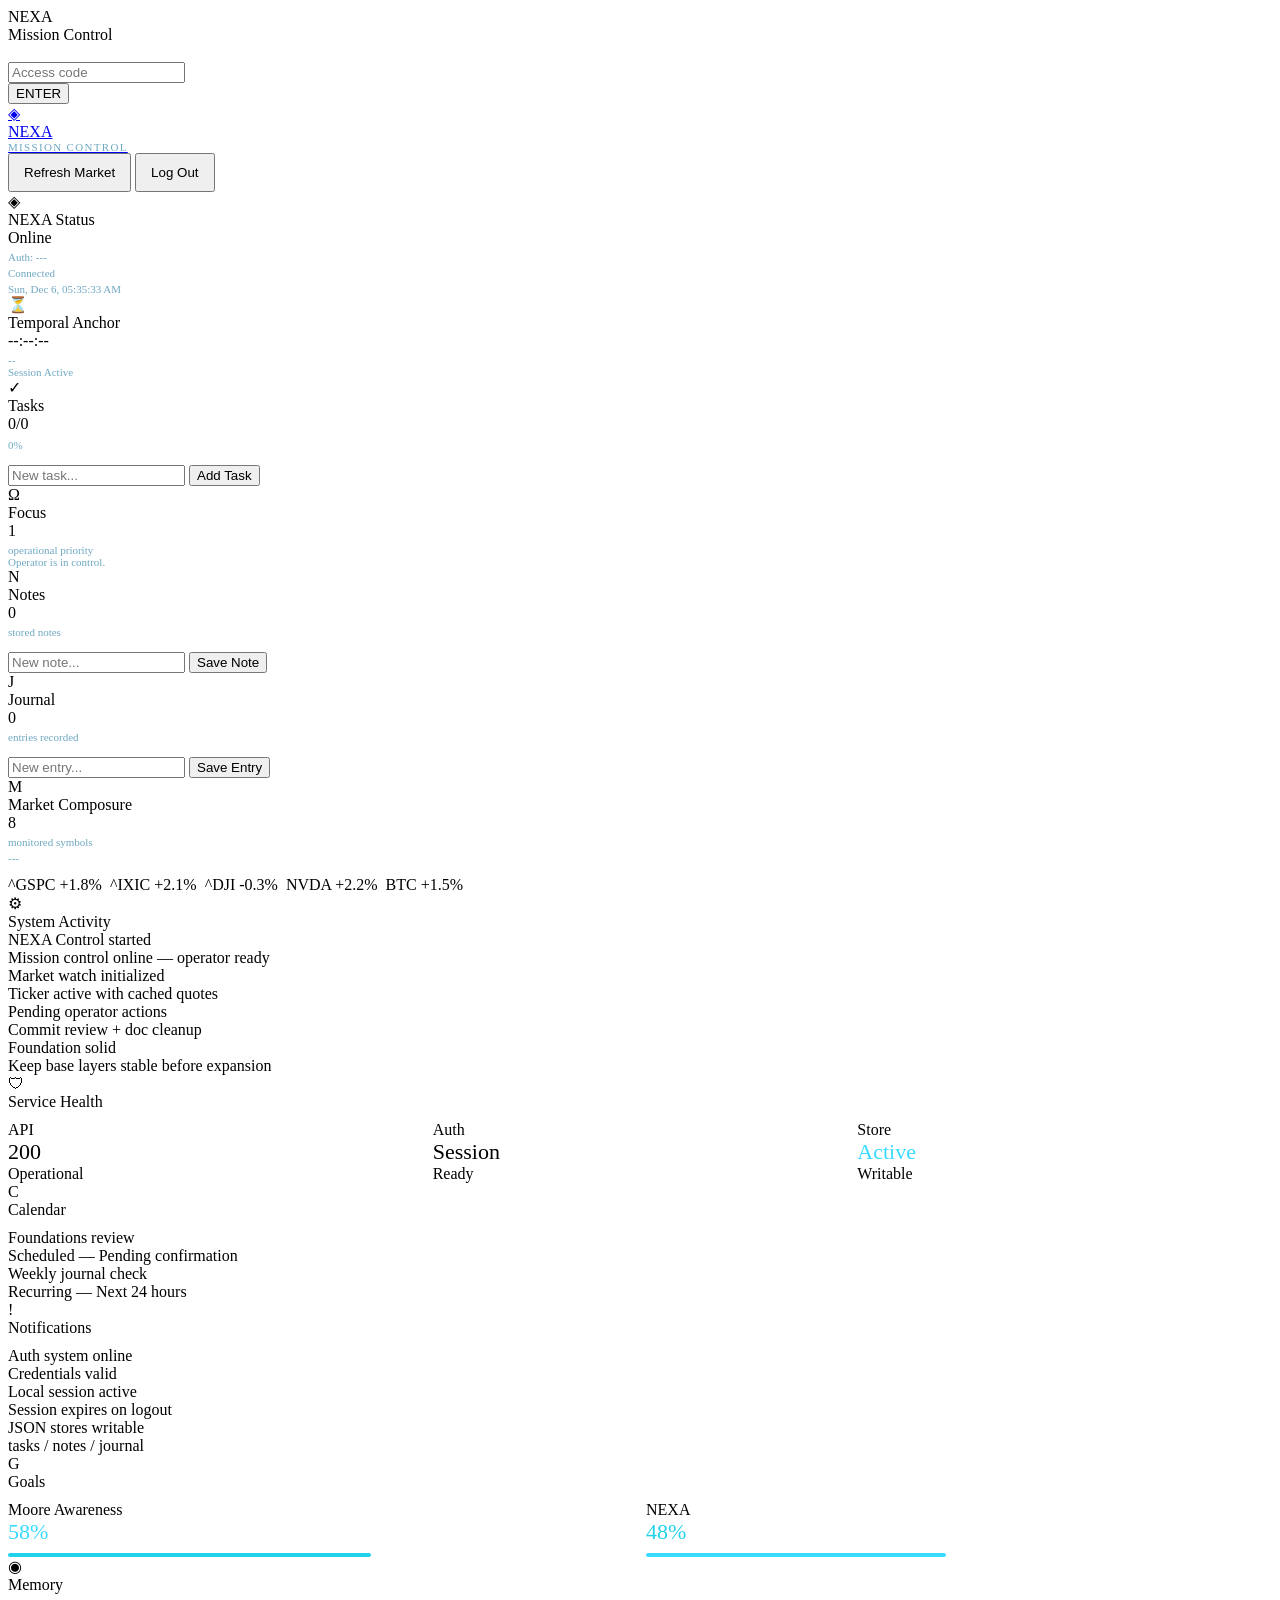
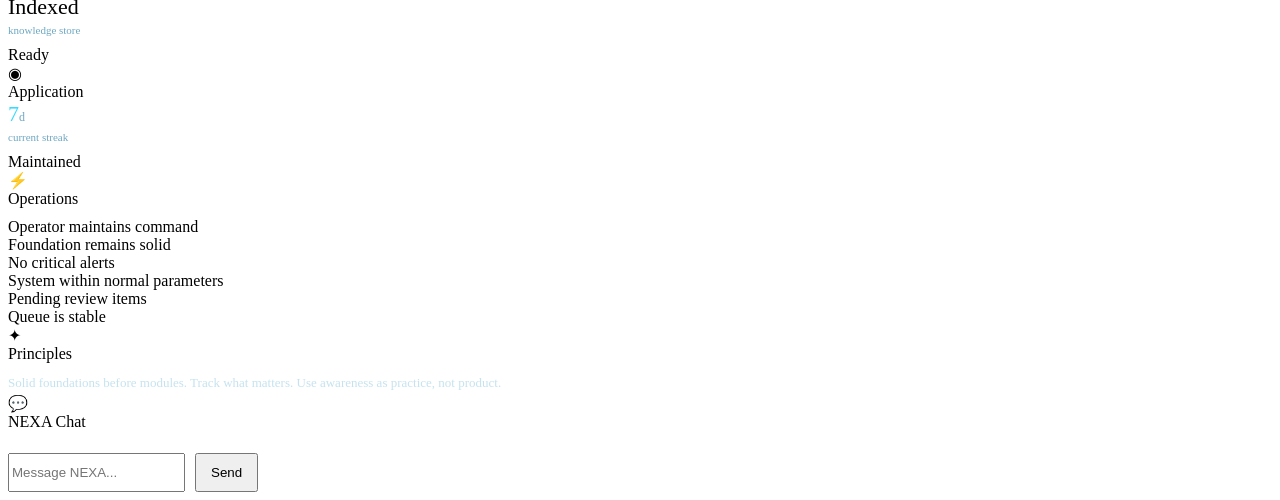
==== NEXA/app/nexa-control/index.html @ f510e3a9 "feat(dashboard): add chat module with LM Studio integration and time display" ====
<!DOCTYPE html>
<html lang="en">
<head>
  <meta charset="UTF-8" />
  <meta name="viewport" content="width=device-width, initial-scale=1.0, viewport-fit=cover" />
  <title>NEXA — Mission Control</title>
  <link rel="preconnect" href="https://fonts.googleapis.com" />
  <link rel="preconnect" href="https://fonts.gstatic.com" crossorigin />
  <link href="https://fonts.googleapis.com/css2?family=Inter:wght@300;400;500;600;700;800&display=swap" rel="stylesheet" />
  <link rel="stylesheet" href="/static/css/nexa-control.css" />

  <script>
    const API = {
      session: "/api/session",
      login: "/api/login",
      logout: "/api/logout",
      health: "/api/health",
      status: "/api/status",
      tasks: "/api/tasks",
      notes: "/api/notes",
      journal: "/api/journal",
      market: "/api/market",
      messages: "/api/messages",
    };

    const QUOTES_STORE = [
      { symbol: "^GSPC", name: "S&P 500", price: "5,432.41", change: "+1.80%", direction: "up" },
      { symbol: "^IXIC", name: "Nasdaq", price: "17,124.02", change: "+2.14%", direction: "up" },
      { symbol: "^DJI", name: "Dow", price: "39,120.86", change: "-0.34%", direction: "down" },
      { symbol: "AVEX", name: "AVEX", price: "34.72", change: "+4.21%", direction: "up" },
      { symbol: "NVDA", name: "NVIDIA", price: "118.50", change: "+2.18%", direction: "up" },
      { symbol: "AAPL", name: "Apple", price: "212.10", change: "+0.65%", direction: "up" },
      { symbol: "TSLA", name: "Tesla", price: "177.77", change: "-1.08%", direction: "down" },
      { symbol: "BTC-USD", name: "Bitcoin", price: "102,430", change: "+1.54%", direction: "up" },
    ];

    async function api(path, method = "GET", body) {
      const res = await fetch(path, {
        method,
        headers: { "content-type": "application/json", "Cache-Control": "no-cache" },
        credentials: "same-origin",
        body: body ? JSON.stringify(body) : undefined,
      });
      if (!res.ok) {
        let msg = "Request failed";
        try { msg = (await res.json())?.message || msg; } catch {}
        throw new Error(`${msg} (${res.status})`);
      }
      return res.json().catch(() => ({}));
    }

    async function sha256(text) {
      const data = new TextEncoder().encode(text);
      const h = await crypto.subtle.digest("SHA-256", data);
      return Array.from(new Uint8Array(h)).map(b => b.toString(16).padStart(2, "0")).join("");
    }

    async function login() {
      const password = document.getElementById("auth-password").value;
      if (!password) return;
      try {
        const res = await api(API.login, "POST", { password });
        if (res && res.ok) {
          document.getElementById("auth-view").classList.add("hidden");
          document.getElementById("app-view").classList.remove("hidden");
          document.getElementById("auth-error").textContent = "";
          return true;
        }
        document.getElementById("auth-error").textContent = "Access denied";
      } catch (e) {
        document.getElementById("auth-error").textContent = "Unable to verify access";
      }
      return false;
    }

    async function checkSession() {
      try {
        const data = await api(API.session);
        if (data && data.authed) {
          document.getElementById("auth-view").classList.add("hidden");
          document.getElementById("app-view").classList.remove("hidden");
          return true;
        }
      } catch {}
      return false;
    }

    async function loadStatus() {
      try {
        const data = await api(API.status);
        if (!data || data.ok === false) return;
        const counts = data.counts || {};
        const setText = (id, val) => {
          const el = document.getElementById(id);
          if (el) el.textContent = val;
        };
        const pct = (done, total) => {
          if (!total) return "0%";
          return Math.round((done / total) * 100) + "%";
        };
        const readJson = async (url) => { try { return await api(url); } catch { return []; } };

        const tasks = await readJson(API.tasks);
        const notes = await readJson(API.notes);
        const journal = await readJson(API.journal);
        const market = await readJson(API.market);
        const completed = (tasks || []).filter(t => t.done || t.get && t.get("done")).length;
        const total = (tasks || []).length;

        setText("status-time", data.time ? new Date(data.time).toLocaleTimeString() : "-");
        setText("status-mode", data.mode ? data.mode.toUpperCase() : "ONLINE");
        setText("connectivity-type", "Session");
        setText("auth-ready", "READY");

        setText("service-title", "NEXA Control");
        setText("module-status", "Online");
        setText("connectivity", "Connected");
        setText("tasks-done", completed + "/" + total);
        setText("tasks-rate", pct(completed, total));
        setText("notes-count", (notes || []).length);
        setText("journal-count", (journal || []).length);
        setText("quote-count", (market || []).length);
        setText("quote-count", "Quotes: " + ((market || []).length));
        setText("market-metric", ((market || []).length));
        renderTicker(market);
        updateTimeDate();
      } catch (e) {
        console.warn("status load failed", e);
      }
    }

    function updateTimeDate() {
      const el = document.getElementById("time-date");
      if (!el) return;
      const now = new Date();
      el.textContent = now.toLocaleString("en-US", {
        weekday: "short",
        month: "short",
        day: "numeric",
        hour: "2-digit",
        minute: "2-digit",
        second: "2-digit",
      });
    }
    setInterval(updateTimeDate, 1000);
    updateTimeDate();

    async function loadMessages() {
      try {
        const messages = await api(API.messages);
        renderChat(messages || []);
      } catch (e) {
        console.warn("messages load failed", e);
      }
    }

    function renderChat(messages) {
      const log = document.getElementById("chat-log");
      if (!log) return;
      log.innerHTML = "";
      for (const message of messages) {
        const row = document.createElement("div");
        const isUser = message.role === "user";
        row.style.cssText =
          "display:flex; flex-direction:column; align-items:flex-" +
          (isUser ? "end" : "start") +
          "; gap:4px;";
        const bubble = document.createElement("div");
        bubble.style.cssText =
          "padding:10px 12px; border-radius:12px; max-width:85%; font-size:13px; line-height:1.45; word-wrap:break-word;";
        bubble.style.background = isUser
          ? "rgba(32, 210, 234, 0.15)"
          : "rgba(255, 255, 255, 0.06)";
        bubble.style.border = "1px solid " + (isUser ? "rgba(32, 210, 234, 0.35)" : "rgba(255, 255, 255, 0.08)");
        bubble.style.color = "#e8f5fb";
        bubble.textContent = message.text;
        const meta = document.createElement("div");
        meta.style.cssText = "font-size:11px; color:#6ea8c3;";
        const ts = message.ts ? new Date(message.ts).toLocaleTimeString() : "";
        meta.textContent = (isUser ? "You" : "NEXA") + (ts ? " • " + ts : "");
        row.appendChild(bubble);
        row.appendChild(meta);
        log.appendChild(row);
      }
      if (log.lastChild) log.lastChild.scrollIntoView({ behavior: "smooth" });
    }

    async function sendChat() {
      const input = document.getElementById("chat-input");
      const text = (input && input.value || "").trim();
      if (!text) return;
      try {
        await api(API.messages, "POST", { text });
        if (input) input.value = "";
        await loadMessages();
      } catch (e) {
        console.warn("chat send failed", e);
      }
    }

    function renderTicker(items) {
      const track = document.getElementById("ticker-track");
      if (!track) return;
      const quotes = Array.isArray(items) && items.length ? items : QUOTES_STORE;
      const makeRow = (q) => {
        const dir = q.direction === "down" ? "down" : "up";
        return `<div class="ticker"><span class="ticker-symbol">${q.symbol}</span><span class="ticker-price">${q.price}</span><span class="ticker-change ${dir}">${q.change}</span></div>`;
      };
      track.innerHTML = Array(2).fill(quotes.map(makeRow).join("")).join("");

      setText = (id, val) => {
        const el = document.getElementById(id);
        if (el) el.textContent = val;
      };
    }

    async function addTask() {
      const input = document.getElementById("new-task");
      const text = (input && input.value || "").trim();
      if (!text) return;
      try {
        await api(API.tasks, "POST", { action: "add", text });
        if (input) input.value = "";
        await loadStatus();
      } catch {}
    }

    async function addNote() {
      const input = document.getElementById("new-note");
      const text = (input && input.value || "").trim();
      if (!text) return;
      try {
        await api(API.notes, "POST", { text });
        if (input) input.value = "";
        await loadStatus();
      } catch {}
    }

    async function addJournal() {
      const input = document.getElementById("new-journal");
      const text = (input && input.value || "").trim();
      if (!text) return;
      try {
        await api(API.journal, "POST", { text });
        if (input) input.value = "";
        await loadStatus();
      } catch {}
    }

    async function quoteReload() {
      try {
        await api("/api/market/reload");
        await loadStatus();
      } catch {}
    }

    function clock() {
      const now = new Date();
      const pad = (n) => String(n).padStart(2, "0");
      const ts = `${now.getFullYear()}-${pad(now.getMonth()+1)}-${pad(now.getDate())} ${pad(now.getHours())}:${pad(now.getMinutes())}:${pad(now.getSeconds())}`;
      const el = document.getElementById("status-clock");
      if (el) el.textContent = ts;
    }

    async function init() {
      const authed = await checkSession();
      if (authed) {
        clock();
        setInterval(clock, 1000);
        await loadStatus();
        await loadMessages();
      }
      const chatForm = document.getElementById("chat-form");
      if (chatForm) {
        chatForm.addEventListener("submit", async (e) => {
          e.preventDefault();
          await sendChat();
        });
      }
    }

    document.addEventListener("DOMContentLoaded", init);

  </script>
</head>
<body>
  <!-- AUTH -->
  <div id="auth-view" class="auth-overlay">
    <div class="auth-box">
      <div class="auth-title">NEXA</div>
      <div class="auth-sub" style="margin-bottom:18px;">Mission Control</div>
      <input id="auth-password" class="auth-input" type="password" placeholder="Access code" autocomplete="current-password" />
      <div id="auth-error" class="auth-error"></div>
      <button class="auth-btn" onclick="login()">ENTER</button>
    </div>
  </div>

  <!-- APP -->
  <div id="app-view" class="hidden">
    <div class="app-shell">
      <header class="navbar">
        <a class="brand" href="/" onclick="location.reload(); return false;">
          <div class="brand-badge">◈</div>
          <div>
            <div class="display">NEXA</div>
            <div style="font-size:11px; letter-spacing:0.12em; text-transform:uppercase; color:#6ea8c3;">Mission Control</div>
          </div>
        </a>
        <div class="navbar-right">
          <button class="module-btn secondary" style="width:auto; padding:10px 14px;" onclick="quoteReload()">Refresh Market</button>
          <button class="module-btn danger" style="width:auto; padding:10px 14px;" onclick="api('/api/logout', 'POST').then(() => location.reload())">Log Out</button>
        </div>
      </header>

      <!-- Ticker -->
      <div class="market-ticker">
        <div class="track" id="ticker-track"></div>
      </div>

      <!-- Grid -->
      <div class="dashboard-grid mt-18">

        <!-- 1) NEXA Status -->
        <div class="module-card">
          <div class="module-header">
            <div class="module-icon">◈</div>
            <span class="metric-title">NEXA Status</span>
          </div>
          <div class="metric-accent" id="module-status">Online</div>
          <div id="auth-ready" style="color:#6ea8c3; font-size:11px; margin-top:4px;">Auth: ---</div>
          <div id="connectivity" style="color:#6ea8c3; font-size:11px; margin-top:4px;">Connected</div>
          <div style="color:#6ea8c3; font-size:11px; margin-top:4px;" id="time-date">---</div>
        </div>

        <!-- 2) Temporal Anchor -->
        <div class="module-card">
          <div class="module-header">
            <div class="module-icon">⏳</div>
            <span class="metric-title">Temporal Anchor</span>
          </div>
          <div class="metric" id="status-clock">--:--:--</div>
          <div id="status-time" style="color:#6ea8c3; font-size:11px; margin-top:4px;">--</div>
          <div class="mt-12" style="color:#6ea8c3; font-size:11px;">
            <div class="metric-trend">Session Active</div>
          </div>
        </div>

        <!-- 3) Tasks -->
        <div class="module-card">
          <div class="module-header">
            <div class="module-icon">✓</div>
            <span class="metric-title">Tasks</span>
          </div>
          <div class="metric" id="tasks-done">0/0</div>
          <div style="color:#6ea8c3; font-size:11px; margin-top:6px;" id="tasks-rate">0%</div>
          <div style="margin-top:14px;">
            <input id="new-task" class="module-input" placeholder="New task..." />
            <button class="module-btn" onclick="addTask()">Add Task</button>
          </div>
        </div>

        <!-- 4) Focus / Operations -->
        <div class="module-card">
          <div class="module-header">
            <div class="module-icon">Ω</div>
            <span class="metric-title">Focus</span>
          </div>
          <div class="metric">1</div>
          <div style="color:#6ea8c3; font-size:11px; margin-top:4px;">operational priority</div>
          <div class="mt-12" style="color:#6ea8c3; font-size:11px;">Operator is in control.</div>
        </div>

        <!-- 5) Notes -->
        <div class="module-card">
          <div class="module-header">
            <div class="module-icon">N</div>
            <span class="metric-title">Notes</span>
          </div>
          <div class="metric" id="notes-count">0</div>
          <div style="color:#6ea8c3; font-size:11px; margin-top:4px;">stored notes</div>
          <div style="margin-top:14px;">
            <input id="new-note" class="module-input" placeholder="New note..." />
            <button class="module-btn secondary" onclick="addNote()">Save Note</button>
          </div>
        </div>

        <!-- 6) Journal -->
        <div class="module-card">
          <div class="module-header">
            <div class="module-icon">J</div>
            <span class="metric-title">Journal</span>
          </div>
          <div class="metric" id="journal-count">0</div>
          <div style="color:#6ea8c3; font-size:11px; margin-top:4px;">entries recorded</div>
          <div style="margin-top:14px;">
            <input id="new-journal" class="module-input" placeholder="New entry..." />
            <button class="module-btn secondary" onclick="addJournal()">Save Entry</button>
          </div>
        </div>

        <!-- 7) Market Composure -->
        <div class="module-card" style="grid-column: span 2;">
          <div class="module-header">
            <div class="module-icon">M</div>
            <span class="metric-title">Market Composure</span>
          </div>
          <div class="metric" id="market-metric">8</div>
          <div style="color:#6ea8c3; font-size:11px; margin-top:4px;">monitored symbols</div>
          <div id="quote-count" style="color:#6ea8c3; font-size:11px; margin-top:4px;">---</div>
          <div style="display:flex; flex-wrap:wrap; gap:8px; margin-top:12px;">
            <span class="metric-trend">^GSPC +1.8%</span>
            <span class="metric-trend">^IXIC +2.1%</span>
            <span class="metric-trend">^DJI -0.3%</span>
            <span class="metric-trend">NVDA +2.2%</span>
            <span class="metric-trend">BTC +1.5%</span>
          </div>
        </div>

        <!-- 8) System Activity / Log -->
        <div class="module-card" style="grid-column: span 2;">
          <div class="module-header">
            <div class="module-icon">⚙</div>
            <span class="metric-title">System Activity</span>
          </div>
          <div class="activity-row">
            <div class="dot ok"></div>
            <div>
              <div class="activity-text">NEXA Control started</div>
              <div class="activity-meta">Mission control online — operator ready</div>
            </div>
          </div>
          <div class="activity-row">
            <div class="dot ok"></div>
            <div>
              <div class="activity-text">Market watch initialized</div>
              <div class="activity-meta">Ticker active with cached quotes</div>
            </div>
          </div>
          <div class="activity-row">
            <div class="dot warn"></div>
            <div>
              <div class="activity-text">Pending operator actions</div>
              <div class="activity-meta">Commit review + doc cleanup</div>
            </div>
          </div>
          <div class="activity-row">
            <div class="dot ok"></div>
            <div>
              <div class="activity-text">Foundation solid</div>
              <div class="activity-meta">Keep base layers stable before expansion</div>
            </div>
          </div>
        </div>

        <!-- 9) Service Health -->
        <div class="module-card" style="grid-column: span 2;">
          <div class="module-header">
            <div class="module-icon">🛡</div>
            <span class="metric-title">Service Health</span>
          </div>
          <div style="display:grid; grid-template-columns: repeat(3, 1fr); gap:10px; margin-top:10px;">
            <div>
              <div class="metric-title">API</div>
              <div class="metric" style="font-size:22px;">200</div>
              <div class="metric-trend up">Operational</div>
            </div>
            <div>
              <div class="metric-title">Auth</div>
              <div class="metric" style="font-size:22px;">Session</div>
              <div class="metric-trend up">Ready</div>
            </div>
            <div>
              <div class="metric-title">Store</div>
              <div class="metric" style="font-size:22px; color:#38dbff;">Active</div>
              <div class="metric-trend up">Writable</div>
            </div>
          </div>
        </div>

        <!-- 10) Calendar -->
        <div class="module-card" style="grid-column: span 2;">
          <div class="module-header">
            <div class="module-icon">C</div>
            <span class="metric-title">Calendar</span>
          </div>
          <div style="margin-top:10px;">
            <div class="activity-row">
              <div class="dot ok"></div>
              <div>
                <div class="activity-text">Foundations review</div>
                <div class="activity-meta">Scheduled — Pending confirmation</div>
              </div>
            </div>
            <div class="activity-row">
              <div class="dot warn"></div>
              <div>
                <div class="activity-text">Weekly journal check</div>
                <div class="activity-meta">Recurring — Next 24 hours</div>
              </div>
            </div>
          </div>
        </div>

        <!-- 11) Notifications -->
        <div class="module-card" style="grid-column: span 2;">
          <div class="module-header">
            <div class="module-icon">!</div>
            <span class="metric-title">Notifications</span>
          </div>
          <div style="margin-top:10px;">
            <div class="activity-row">
              <div class="dot ok"></div>
              <div>
                <div class="activity-text">Auth system online</div>
                <div class="activity-meta">Credentials valid</div>
              </div>
            </div>
            <div class="activity-row">
              <div class="dot warn"></div>
              <div>
                <div class="activity-text">Local session active</div>
                <div class="activity-meta">Session expires on logout</div>
              </div>
            </div>
            <div class="activity-row">
              <div class="dot ok"></div>
              <div>
                <div class="activity-text">JSON stores writable</div>
                <div class="activity-meta">tasks / notes / journal</div>
              </div>
            </div>
          </div>
        </div>

        <!-- 12) Goals -->
        <div class="module-card" style="grid-column: span 2;">
          <div class="module-header">
            <div class="module-icon">G</div>
            <span class="metric-title">Goals</span>
          </div>
          <div style="display:grid; grid-template-columns: repeat(2, 1fr); gap:12px; margin-top:10px;">
            <div>
              <div class="metric-title">Moore Awareness</div>
              <div class="metric" style="font-size:22px; color:#38dbff;">58%</div>
              <div style="background:rgba(255,255,255,0.06); border-radius:999px; height:4px; margin-top:8px;">
                <div style="background:#20d2ea; height:100%; width:58%; border-radius:999px;"></div>
              </div>
            </div>
            <div>
              <div class="metric-title">NEXA</div>
              <div class="metric" style="font-size:22px; color:#20d2ea;">48%</div>
              <div style="background:rgba(255,255,255,0.06); border-radius:999px; height:4px; margin-top:8px;">
                <div style="background:#38dbff; height:100%; width:48%; border-radius:999px;"></div>
              </div>
            </div>
          </div>
        </div>

        <!-- 13) Memory -->
        <div class="module-card">
          <div class="module-header">
            <div class="module-icon">◉</div>
            <span class="metric-title">Memory</span>
          </div>
          <div class="metric" style="font-size:22px;">Indexed</div>
          <div style="color:#6ea8c3; font-size:11px; margin-top:4px;">knowledge store</div>
          <div class="metric-trend up" style="margin-top:10px;">Ready</div>
        </div>

        <!-- 14) Application -->
        <div class="module-card">
          <div class="module-header">
            <div class="module-icon">◉</div>
            <span class="metric-title">Application</span>
          </div>
          <div class="metric" style="font-size:22px; color:#38dbff;">7<small style="font-size:12px; color:#6ea8c3;">d</small></div>
          <div style="color:#6ea8c3; font-size:11px; margin-top:4px;">current streak</div>
          <div class="metric-trend up" style="margin-top:10px;">Maintained</div>
        </div>

        <!-- 15) Operations -->
        <div class="module-card" style="grid-column: span 2;">
          <div class="module-header">
            <div class="module-icon">⚡</div>
            <span class="metric-title">Operations</span>
          </div>
          <div style="margin-top:10px;">
            <div class="activity-row">
              <div class="dot ok"></div>
              <div>
                <div class="activity-text">Operator maintains command</div>
                <div class="activity-meta">Foundation remains solid</div>
              </div>
            </div>
            <div class="activity-row">
              <div class="dot ok"></div>
              <div>
                <div class="activity-text">No critical alerts</div>
                <div class="activity-meta">System within normal parameters</div>
              </div>
            </div>
            <div class="activity-row">
              <div class="dot warn"></div>
              <div>
                <div class="activity-text">Pending review items</div>
                <div class="activity-meta">Queue is stable</div>
              </div>
            </div>
          </div>
        </div>

        <!-- 16) Principles -->
        <div class="module-card" style="grid-column: span 2;">
          <div class="module-header">
            <div class="module-icon">✦</div>
            <span class="metric-title">Principles</span>
          </div>
          <div style="margin-top:10px; color:#c5e3ef; font-size:13px; line-height:1.6;">
            Solid foundations before modules. Track what matters. Use awareness as practice, not product.
          </div>
        </div>

        <!-- 17) Chat / NEXA -->
        <div class="module-card" style="grid-column: span 4;">
          <div class="module-header">
            <div class="module-icon">💬</div>
            <span class="metric-title">NEXA Chat</span>
          </div>
          <div id="chat-log" style="display:flex; flex-direction:column; gap:10px; margin-top:10px; max-height:280px; overflow:auto;"></div>
          <form id="chat-form" style="display:flex; gap:10px; margin-top:12px;">
            <input id="chat-input" class="module-input" placeholder="Message NEXA..." autocomplete="off" />
            <button class="module-btn secondary" style="width:auto; padding:10px 14px;">Send</button>
          </form>
        </div>

      </div>
    </div>
  </div>
</body>
</html>
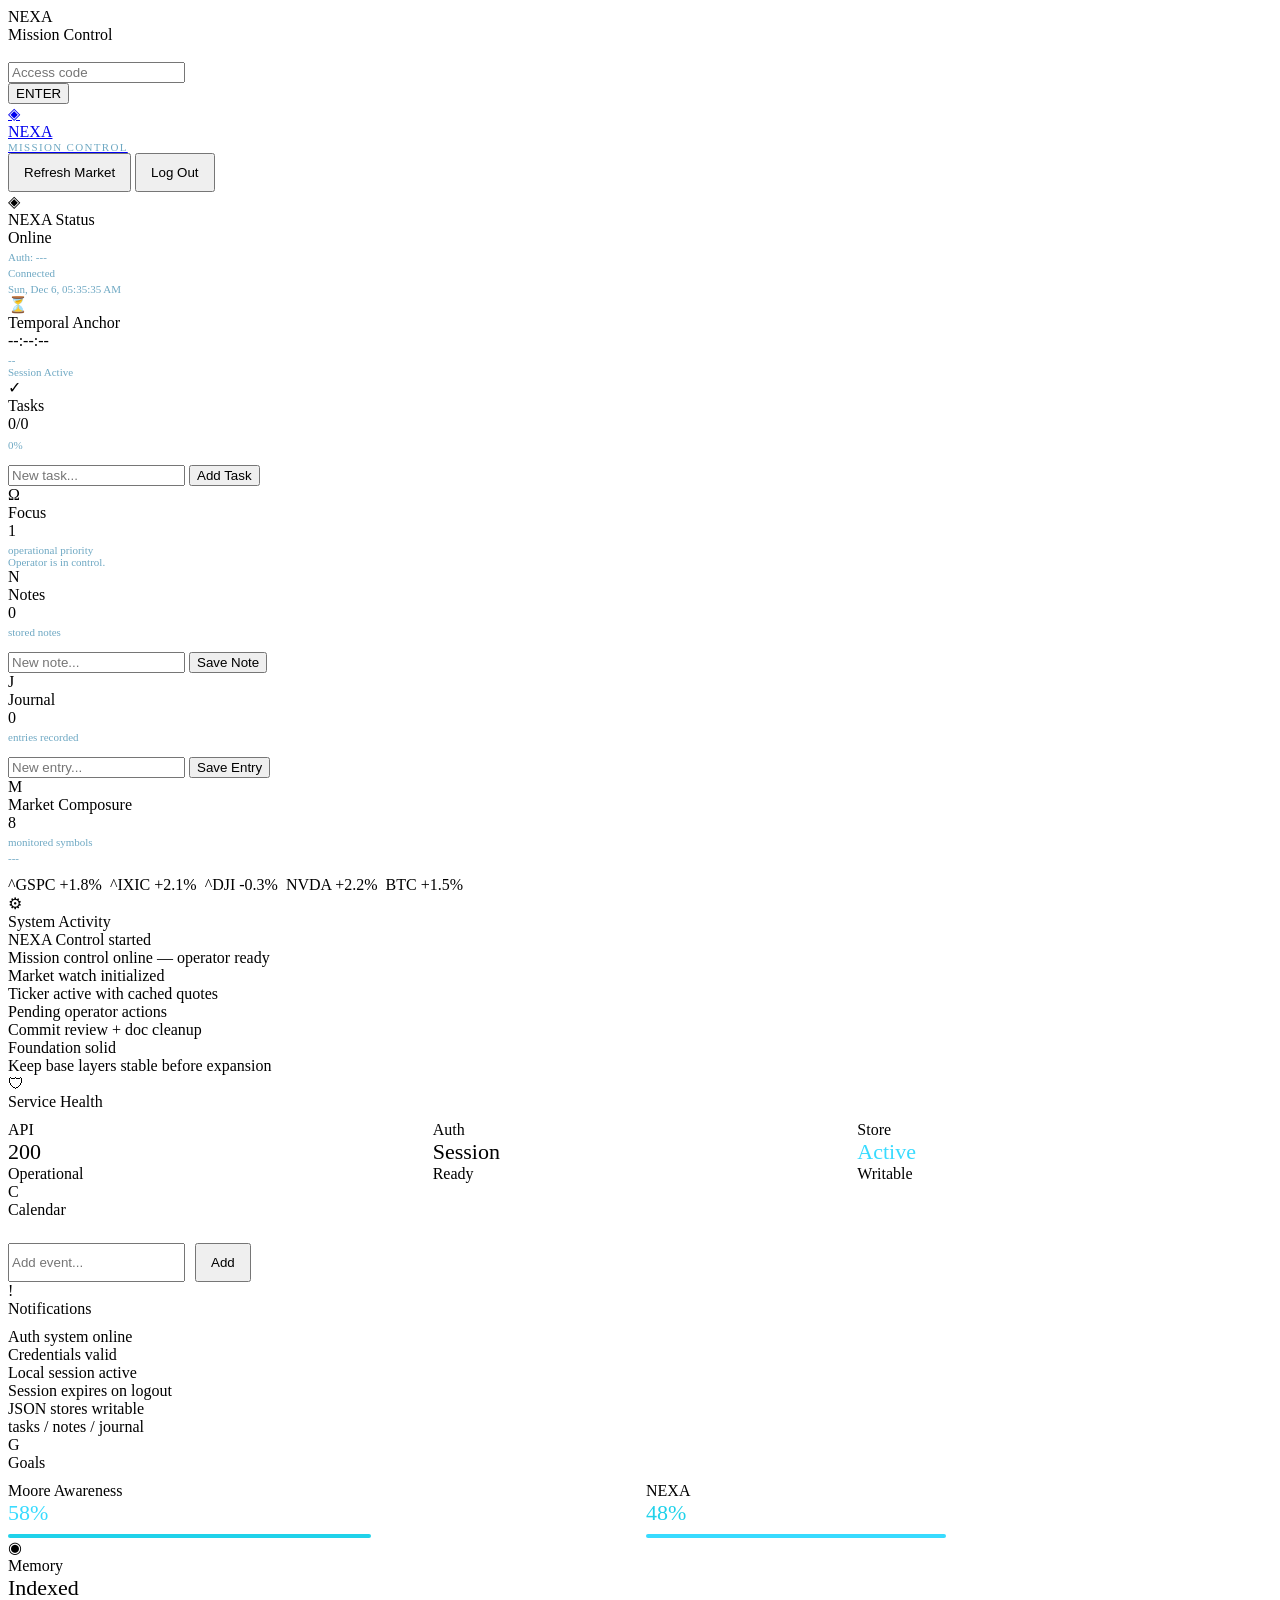
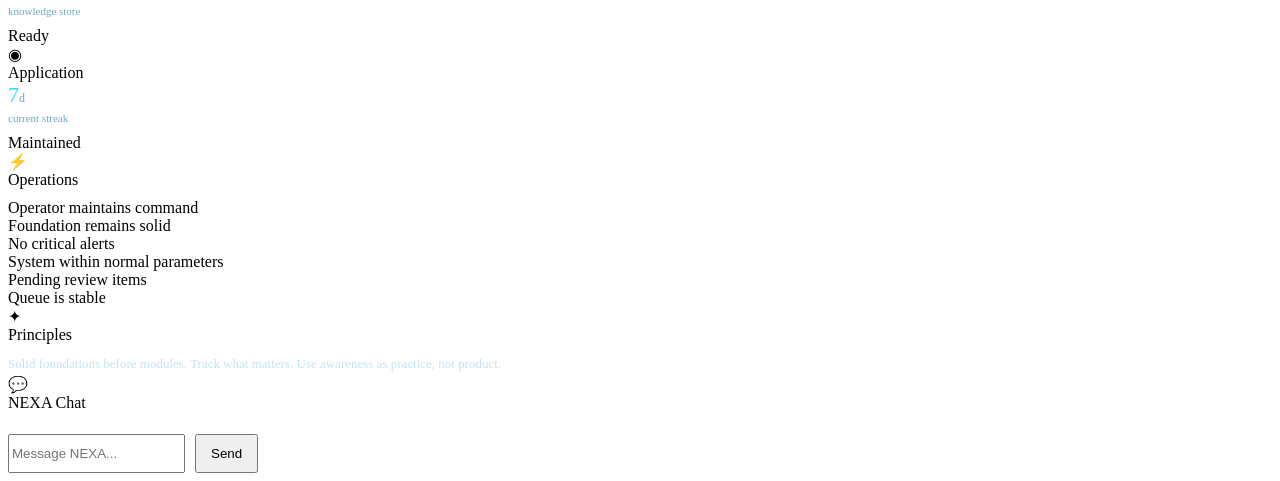
==== commit 4917bc13: "feat(dashboard): add live local calendar module" ====
--- a/NEXA/app/nexa-control/index.html
+++ b/NEXA/app/nexa-control/index.html
@@ -20,6 +20,7 @@
       notes: "/api/notes",
       journal: "/api/journal",
       market: "/api/market",
+      calendar: "/api/calendar",
       messages: "/api/messages",
     };
 
@@ -151,6 +152,58 @@
         renderChat(messages || []);
       } catch (e) {
         console.warn("messages load failed", e);
+      }
+    }
+
+    async function loadCalendar() {
+      try {
+        const events = await api(API.calendar);
+        renderCalendar(events || []);
+      } catch (e) {
+        console.warn("calendar load failed", e);
+      }
+    }
+
+    function renderCalendar(events) {
+      const list = document.getElementById("calendar-list");
+      if (!list) return;
+      list.innerHTML = "";
+      const sorted = [...events].sort((a, b) => String(a.ts || "").localeCompare(String(b.ts || "")));
+      for (const event of sorted) {
+        const row = document.createElement("div");
+        row.style.cssText = "display:flex; align-items:center; justify-content:space-between; gap:10px; padding:10px 12px; border-radius:12px; background:rgba(255,255,255,0.05); border:1px solid rgba(255,255,255,0.08);";
+        const text = document.createElement("div");
+        text.style.cssText = "font-size:13px; color:#e8f5fb;";
+        text.textContent = event.text || "Untitled event";
+        const meta = document.createElement("div");
+        meta.style.cssText = "font-size:11px; color:#6ea8c3;";
+        const ts = event.ts ? new Date(event.ts).toLocaleString() : "";
+        meta.textContent = ts;
+        const del = document.createElement("button");
+        del.textContent = "×";
+        del.title = "Delete";
+        del.style.cssText = "background:transparent; color:#ff8a8a; border:1px solid rgba(255,138,138,0.35); border-radius:999px; padding:4px 10px; font-size:12px; cursor:pointer;";
+        del.addEventListener("click", async () => {
+          await api(API.calendar, "POST", { action: "delete", id: event.id });
+          await loadCalendar();
+        });
+        row.appendChild(text);
+        row.appendChild(meta);
+        row.appendChild(del);
+        list.appendChild(row);
+      }
+    }
+
+    async function addCalendar() {
+      const input = document.getElementById("calendar-input");
+      const text = (input && input.value || "").trim();
+      if (!text) return;
+      try {
+        await api(API.calendar, "POST", { action: "add", text });
+        if (input) input.value = "";
+        await loadCalendar();
+      } catch (e) {
+        console.warn("calendar add failed", e);
       }
     }
 
@@ -269,12 +322,20 @@
         setInterval(clock, 1000);
         await loadStatus();
         await loadMessages();
+        await loadCalendar();
       }
       const chatForm = document.getElementById("chat-form");
       if (chatForm) {
         chatForm.addEventListener("submit", async (e) => {
           e.preventDefault();
           await sendChat();
+        });
+      }
+      const calendarForm = document.getElementById("calendar-form");
+      if (calendarForm) {
+        calendarForm.addEventListener("submit", async (e) => {
+          e.preventDefault();
+          await addCalendar();
         });
       }
     }
@@ -483,21 +544,12 @@
             <div class="module-icon">C</div>
             <span class="metric-title">Calendar</span>
           </div>
-          <div style="margin-top:10px;">
-            <div class="activity-row">
-              <div class="dot ok"></div>
-              <div>
-                <div class="activity-text">Foundations review</div>
-                <div class="activity-meta">Scheduled — Pending confirmation</div>
-              </div>
-            </div>
-            <div class="activity-row">
-              <div class="dot warn"></div>
-              <div>
-                <div class="activity-text">Weekly journal check</div>
-                <div class="activity-meta">Recurring — Next 24 hours</div>
-              </div>
-            </div>
+          <div style="margin-top:10px; display:flex; flex-direction:column; gap:10px;">
+            <div id="calendar-list" style="display:flex; flex-direction:column; gap:8px;"></div>
+            <form id="calendar-form" style="display:flex; gap:10px; margin-top:4px;">
+              <input id="calendar-input" class="module-input" placeholder="Add event..." autocomplete="off" />
+              <button class="module-btn secondary" style="width:auto; padding:10px 14px;">Add</button>
+            </form>
           </div>
         </div>
 
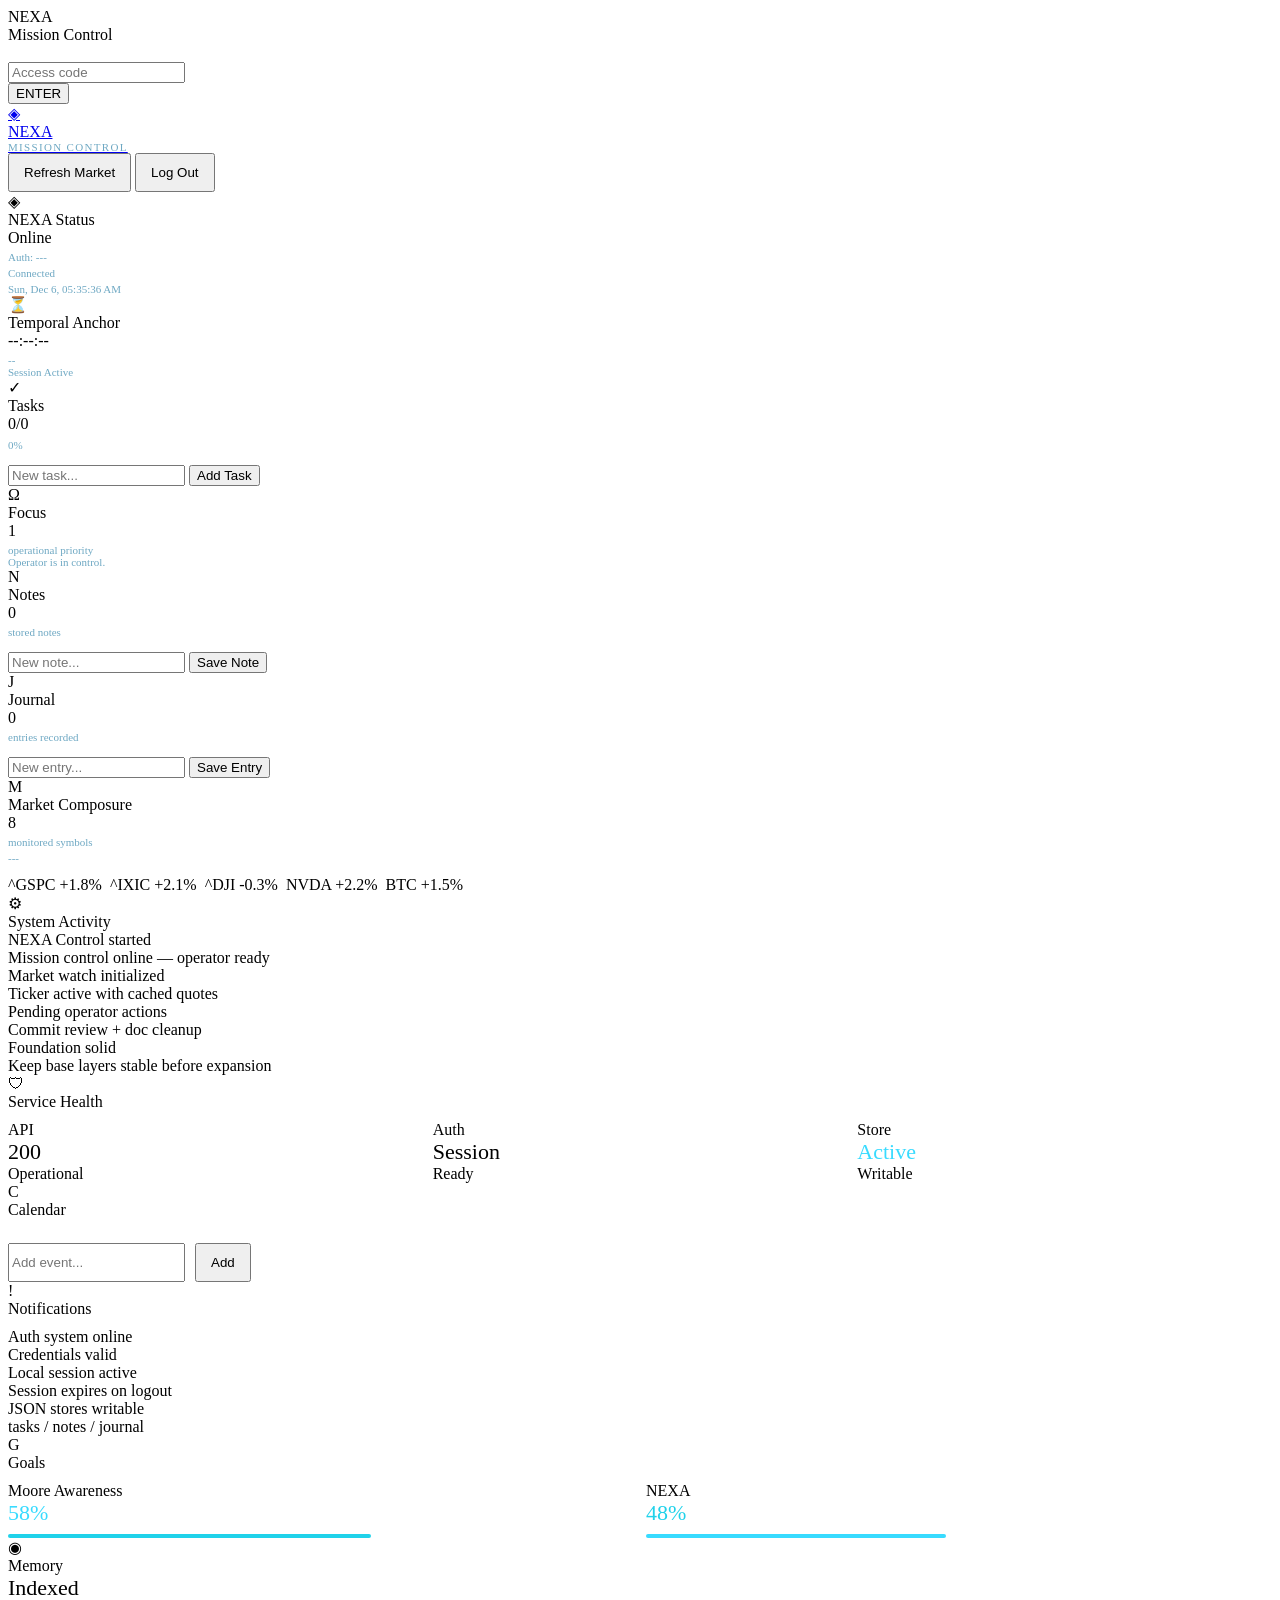
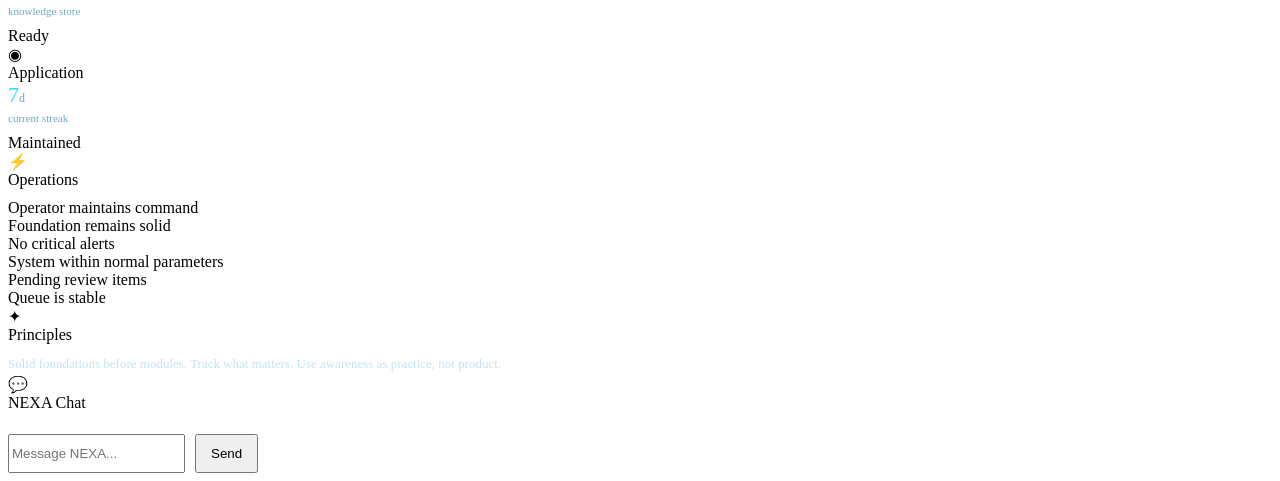
==== commit e9bf5cab: "feat(dashboard): prep VPS deploy files, sqlite migration, offline cache" ====
--- a/NEXA/app/nexa-control/index.html
+++ b/NEXA/app/nexa-control/index.html
@@ -8,6 +8,11 @@
   <link rel="preconnect" href="https://fonts.gstatic.com" crossorigin />
   <link href="https://fonts.googleapis.com/css2?family=Inter:wght@300;400;500;600;700;800&display=swap" rel="stylesheet" />
   <link rel="stylesheet" href="/static/css/nexa-control.css" />
+  <script>
+    if ("serviceWorker" in navigator) {
+      navigator.serviceWorker.register("/static/js/sw.js", { scope: "/" }).catch(() => {});
+    }
+  </script>
 
   <script>
     const API = {
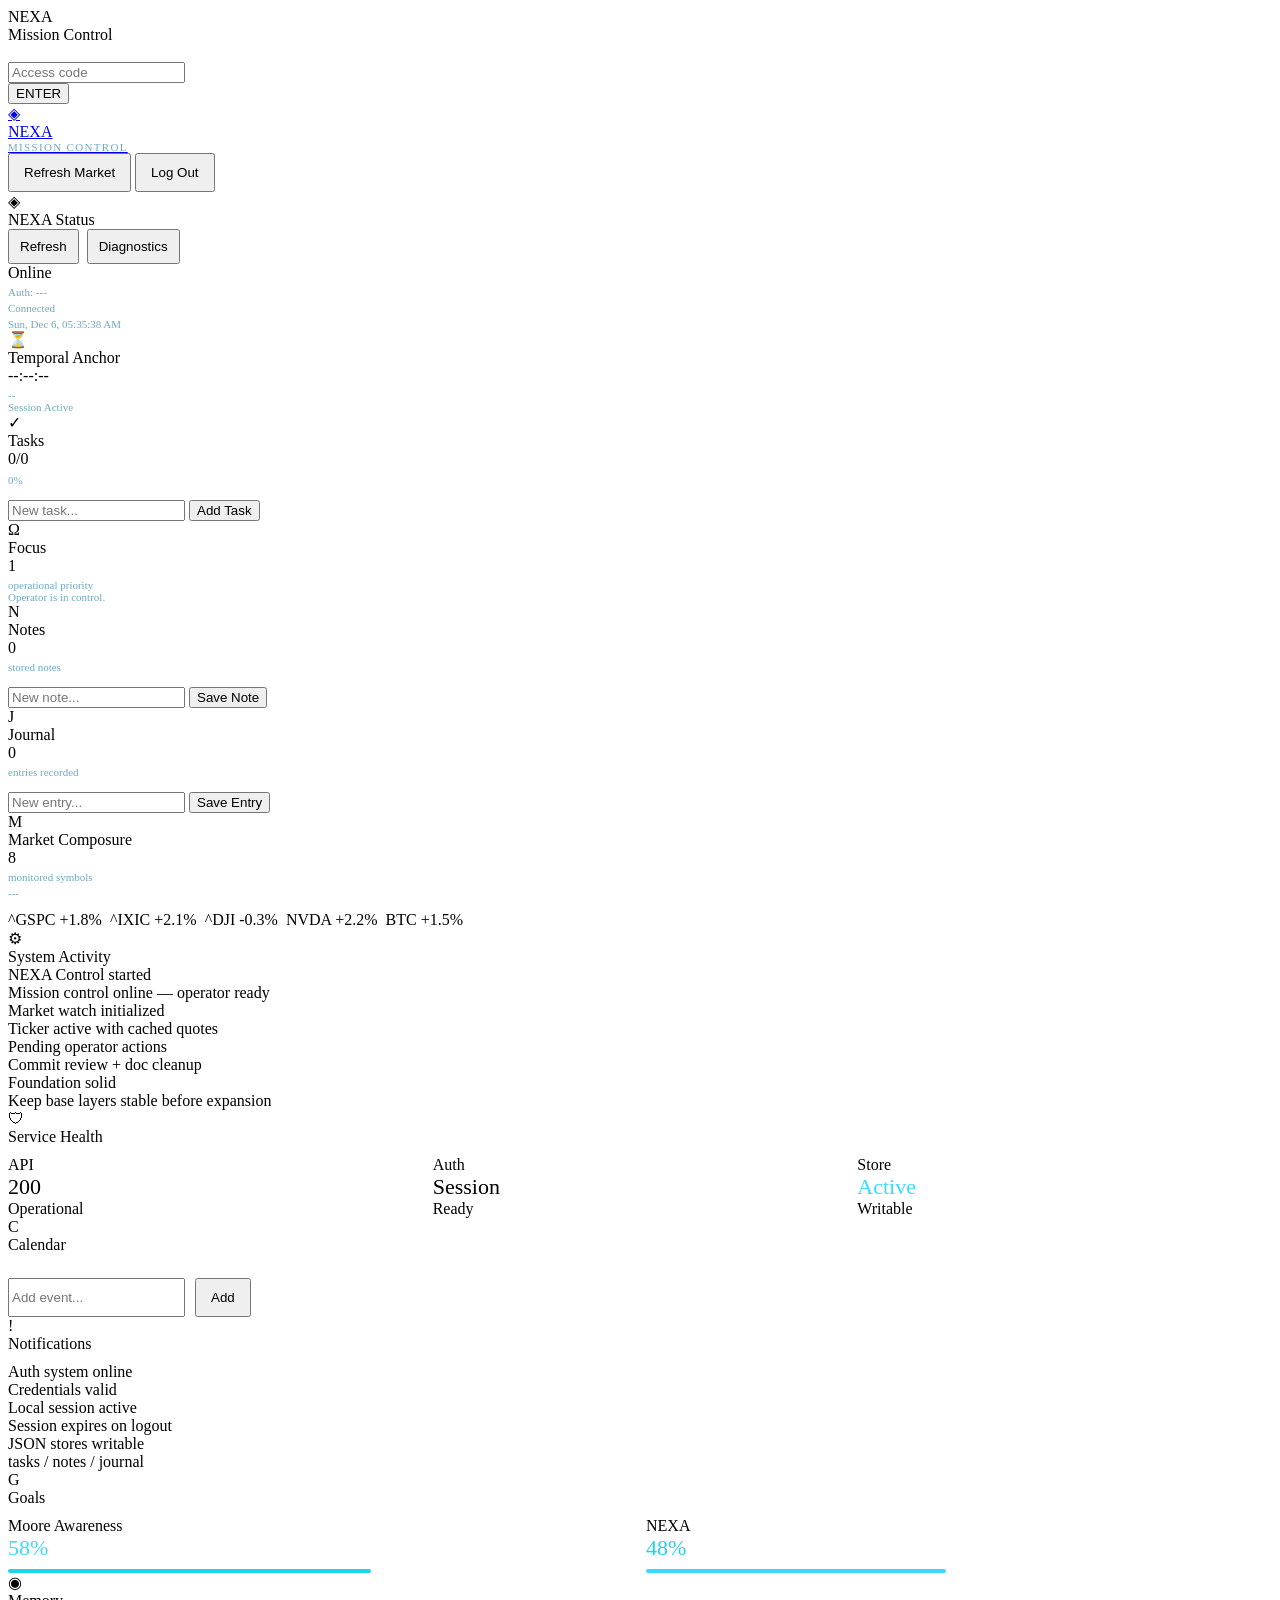
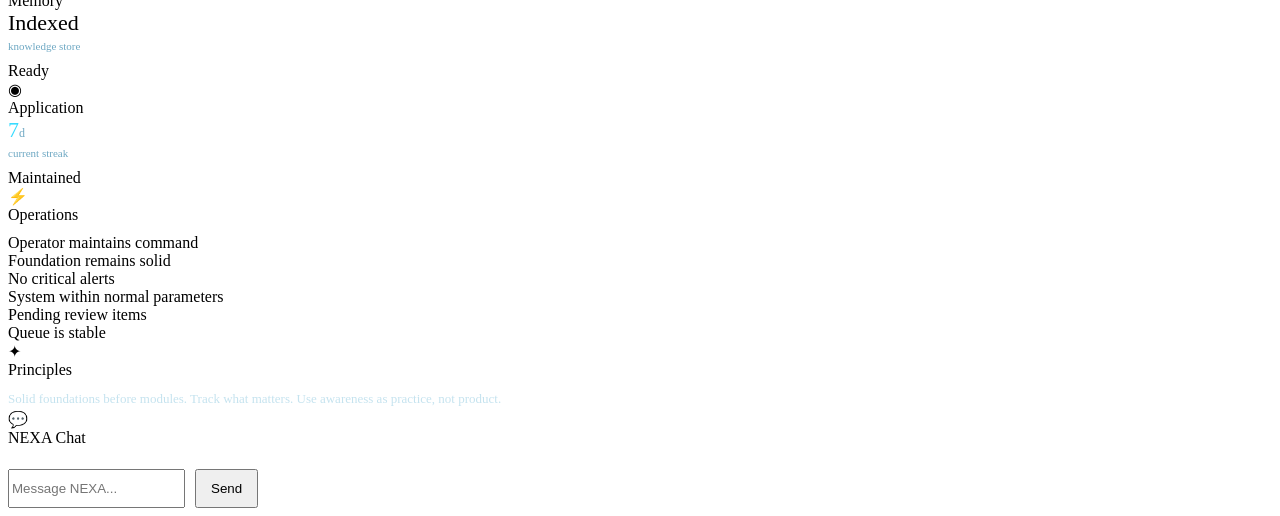
==== commit 47f1e41f: "feat(dashboard): add /api/status diagnostics, NEXA Status buttons, and expanding troubleshooting pan" ====
--- a/NEXA/app/nexa-control/index.html
+++ b/NEXA/app/nexa-control/index.html
@@ -116,11 +116,11 @@
         setText("status-time", data.time ? new Date(data.time).toLocaleTimeString() : "-");
         setText("status-mode", data.mode ? data.mode.toUpperCase() : "ONLINE");
         setText("connectivity-type", "Session");
-        setText("auth-ready", "READY");
+        setText("auth-ready", data.auth_ready || "REQUIRED");
 
         setText("service-title", "NEXA Control");
-        setText("module-status", "Online");
-        setText("connectivity", "Connected");
+        setText("module-status", data.module_status || "Online");
+        setText("connectivity", data.connectivity || "Disconnected");
         setText("tasks-done", completed + "/" + total);
         setText("tasks-rate", pct(completed, total));
         setText("notes-count", (notes || []).length);
@@ -343,6 +343,51 @@
           await addCalendar();
         });
       }
+
+      const statusCard = document.getElementById("nexa-status-card");
+      const statusRefresh = document.getElementById("status-refresh-btn");
+      const statusDiag = document.getElementById("status-diag-btn");
+      if (statusCard && statusRefresh && statusDiag) {
+        statusRefresh.addEventListener("click", async (e) => {
+          e.stopPropagation();
+          await loadStatus();
+          const panel = document.getElementById("status-diagnostics");
+          if (panel && panel.style.display !== "none") await renderDiagnostics();
+        });
+        statusDiag.addEventListener("click", async (e) => {
+          e.stopPropagation();
+          await toggleDiagnostics();
+        });
+        statusCard.addEventListener("click", async () => {
+          await toggleDiagnostics();
+        });
+      }
+    }
+
+    async function toggleDiagnostics() {
+      const panel = document.getElementById("status-diagnostics");
+      if (!panel) return;
+      const visible = panel.style.display !== "none";
+      panel.style.display = visible ? "none" : "block";
+      if (!visible) await renderDiagnostics();
+    }
+
+    async function renderDiagnostics() {
+      let diag = {};
+      try {
+        diag = (await api(API.status)) || {};
+      } catch {
+        diag = {};
+      }
+      const d = diag.diagnostics || {};
+      const setText = (id, val) => {
+        const el = document.getElementById(id);
+        if (el) el.textContent = val ?? "-";
+      };
+      setText("diag-lm-status", (d.lm_studio && d.lm_studio.status) || "unavailable");
+      setText("diag-lm-latency", d.lm_studio && d.lm_studio.latency_ms != null ? `${d.lm_studio.latency_ms} ms` : "-");
+      setText("diag-lm-model", (d.lm_studio && d.lm_studio.model) || "-");
+      setText("diag-db-status", (d.database && d.database.status) || "unknown");
     }
 
     document.addEventListener("DOMContentLoaded", init);
@@ -387,15 +432,29 @@
       <div class="dashboard-grid mt-18">
 
         <!-- 1) NEXA Status -->
-        <div class="module-card">
+        <div class="module-card" style="cursor:pointer;" id="nexa-status-card">
           <div class="module-header">
             <div class="module-icon">◈</div>
             <span class="metric-title">NEXA Status</span>
+            <div style="margin-left:auto; display:flex; gap:8px;">
+              <button class="module-btn secondary" style="width:auto; padding:8px 10px;" id="status-refresh-btn">Refresh</button>
+              <button class="module-btn secondary" style="width:auto; padding:8px 10px;" id="status-diag-btn">Diagnostics</button>
+            </div>
           </div>
           <div class="metric-accent" id="module-status">Online</div>
           <div id="auth-ready" style="color:#6ea8c3; font-size:11px; margin-top:4px;">Auth: ---</div>
           <div id="connectivity" style="color:#6ea8c3; font-size:11px; margin-top:4px;">Connected</div>
           <div style="color:#6ea8c3; font-size:11px; margin-top:4px;" id="time-date">---</div>
+
+          <div id="status-diagnostics" style="display:none; margin-top:12px; border-top:1px solid rgba(255,255,255,0.08); padding-top:10px;">
+            <div style="font-size:11px; color:#7aa7c0; text-transform:uppercase; letter-spacing:0.12em; margin-bottom:6px;">Quick diagnostics</div>
+            <div style="font-size:12px; color:#d6eaf5; line-height:1.55;">
+              <div>LM Studio: <span id="diag-lm-status">-</span> · <span id="diag-lm-latency">-</span></div>
+              <div>Model: <span id="diag-lm-model">-</span></div>
+              <div>Database: <span id="diag-db-status">-</span></div>
+              <div style="margin-top:8px; color:#8aa2b5;">Tip: If LM Studio says unavailable, open LM Studio and load a model, then refresh.</div>
+            </div>
+          </div>
         </div>
 
         <!-- 2) Temporal Anchor -->
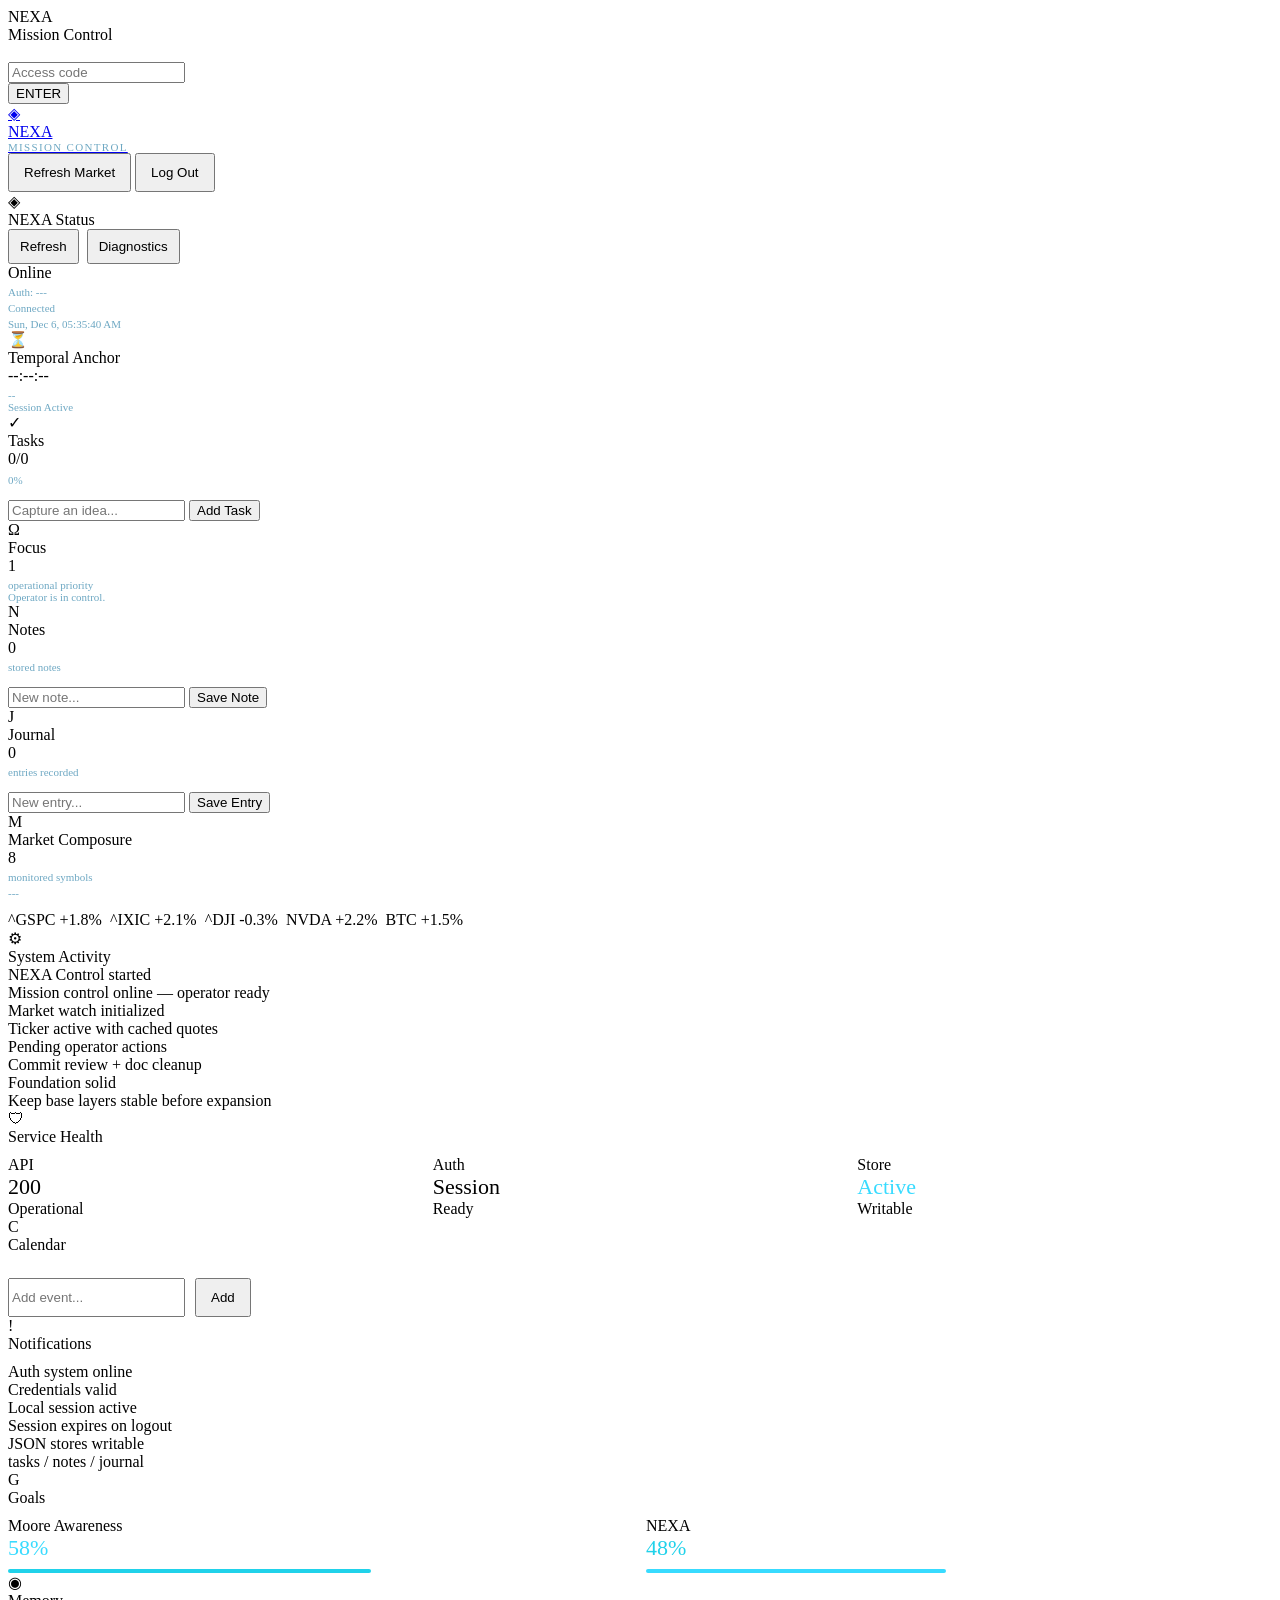
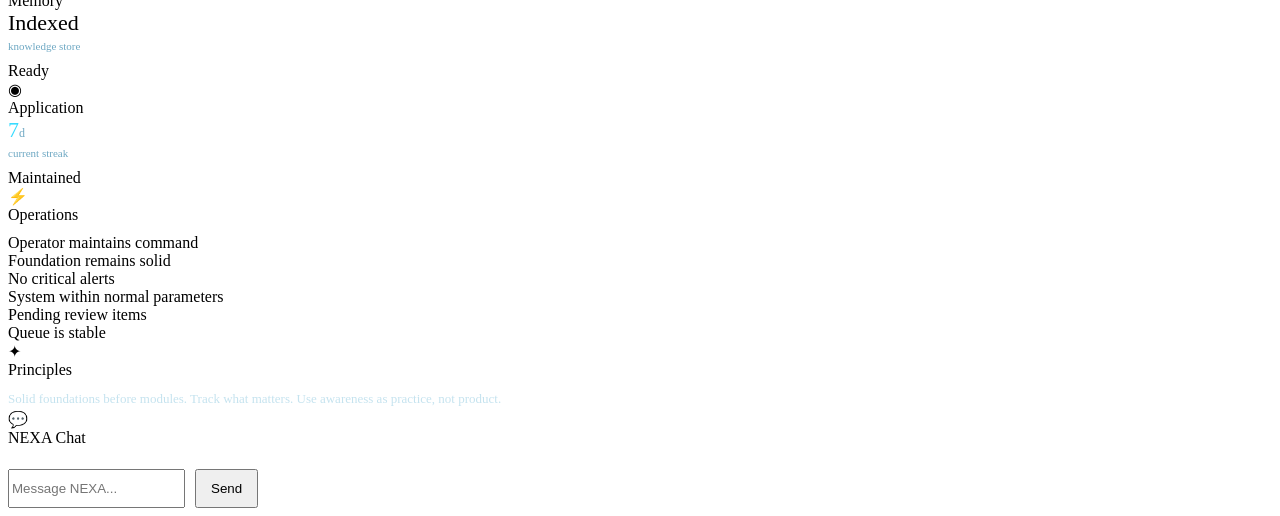
==== commit 61bef2cd: "feat(dashboard): treat Tasks as primary idea capture" ====
--- a/NEXA/app/nexa-control/index.html
+++ b/NEXA/app/nexa-control/index.html
@@ -479,7 +479,7 @@
           <div class="metric" id="tasks-done">0/0</div>
           <div style="color:#6ea8c3; font-size:11px; margin-top:6px;" id="tasks-rate">0%</div>
           <div style="margin-top:14px;">
-            <input id="new-task" class="module-input" placeholder="New task..." />
+            <input id="new-task" class="module-input" placeholder="Capture an idea..." autocomplete="off" />
             <button class="module-btn" onclick="addTask()">Add Task</button>
           </div>
         </div>
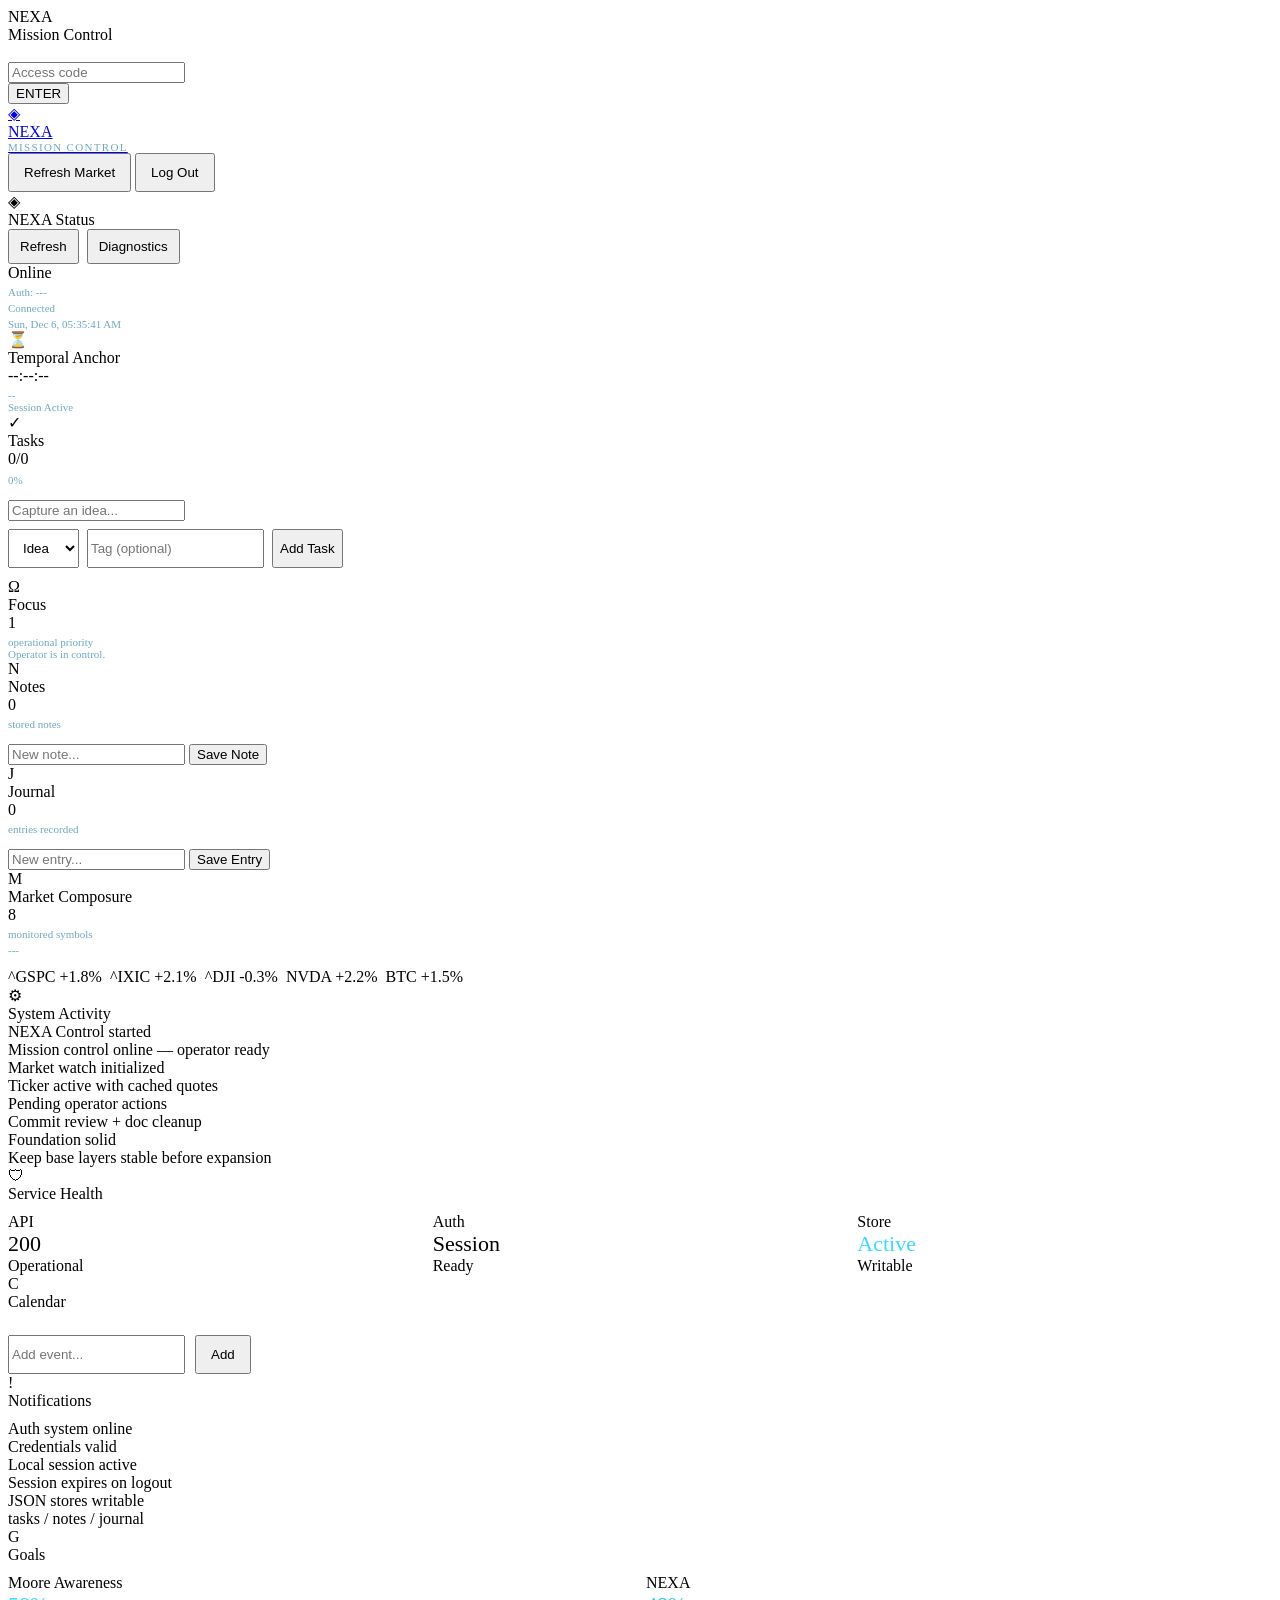
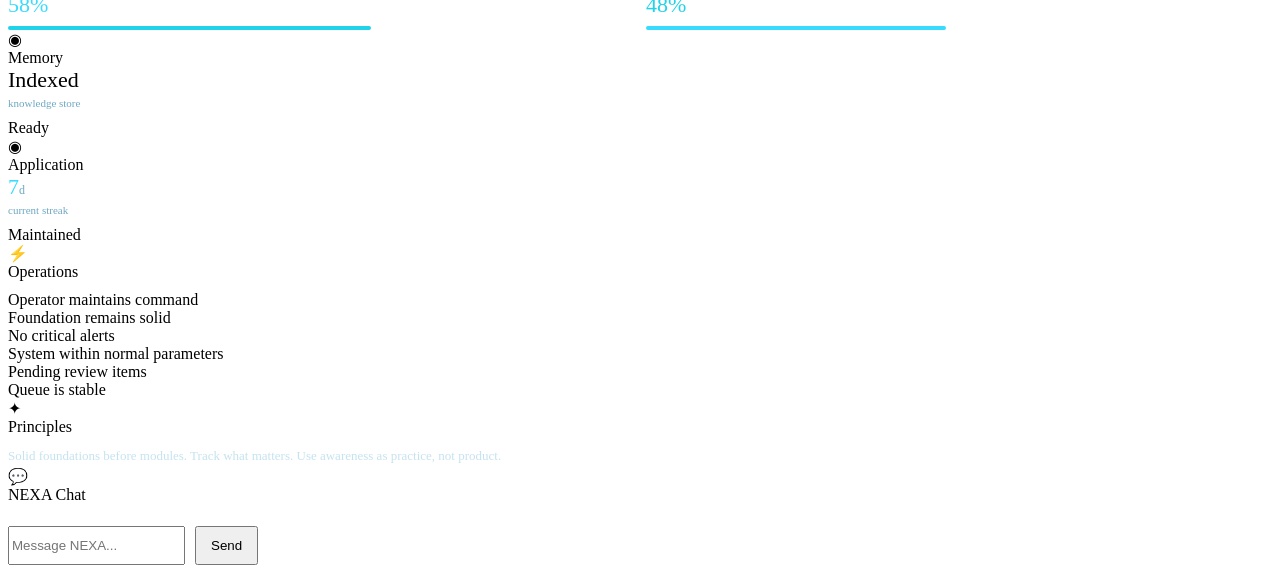
==== commit 8777b17d: "feat(dashboard): add task tags, types, and reorder controls" ====
--- a/NEXA/app/nexa-control/index.html
+++ b/NEXA/app/nexa-control/index.html
@@ -277,10 +277,147 @@
       const text = (input && input.value || "").trim();
       if (!text) return;
       try {
-        await api(API.tasks, "POST", { action: "add", text });
+        const typeInput = document.getElementById("task-type");
+        const tagInput = document.getElementById("task-tag");
+        await api(API.tasks, "POST", {
+          action: "add",
+          text,
+          type: typeInput ? typeInput.value : "idea",
+          tag: tagInput ? tagInput.value : "",
+        });
         if (input) input.value = "";
-        await loadStatus();
+        if (tagInput) tagInput.value = "";
+        const tasks = await api(API.tasks);
+        renderTasks(tasks || []);
+        refreshTaskCounts(tasks || []);
       } catch {}
+    }
+
+    function taskTypeLabel(t) {
+      const v = (t && t.type || "idea").toLowerCase();
+      if (v === "task") return "Task";
+      if (v === "note") return "Note";
+      return "Idea";
+    }
+
+    function taskBadgeStyle(type) {
+      const v = (type || "idea").toLowerCase();
+      if (v === "task") return "background:#20d2ea; color:#00111a;";
+      if (v === "note") return "background:#6ea8c3; color:#00111a;";
+      return "background:rgba(255,255,255,0.08); color:#d6eaf5;";
+    }
+
+    function refreshTaskCounts(tasks) {
+      const completed = (tasks || []).filter(t => t.done || t.get && t.get("done")).length;
+      const total = (tasks || []).length;
+      const setText = (id, val) => {
+        const el = document.getElementById(id);
+        if (el) el.textContent = val;
+      };
+      setText("tasks-done", `${completed}/${total}`);
+      setText("tasks-rate", total ? `${Math.round((completed/total)*100)}%` : "0%");
+    }
+
+    async function toggleTask(id) {
+      try {
+        await api(API.tasks, "POST", { action: "toggle", id });
+        const tasks = await api(API.tasks);
+        renderTasks(tasks || []);
+        refreshTaskCounts(tasks || []);
+      } catch {}
+    }
+
+    async function deleteTask(id) {
+      try {
+        await api(API.tasks, "POST", { action: "delete", id });
+        const tasks = await api(API.tasks);
+        renderTasks(tasks || []);
+        refreshTaskCounts(tasks || []);
+      } catch {}
+    }
+
+    async function moveTask(id, direction) {
+      try {
+        const tasks = await api(API.tasks);
+        const idx = (tasks || []).findIndex(t => String(t.id) === String(id));
+        if (idx < 0) return;
+        const to = idx + direction;
+        if (to < 0 || to >= tasks.length) return;
+        await api(API.tasks, "POST", { action: "reorder", from_index: idx, to_index: to });
+        const updated = await api(API.tasks);
+        renderTasks(updated || []);
+      } catch {}
+    }
+
+    async function updateTaskMeta(id, field, value) {
+      try {
+        await api(API.tasks, "POST", { action: "update", id, [field]: value });
+        const tasks = await api(API.tasks);
+        renderTasks(tasks || []);
+      } catch {}
+    }
+
+    function renderTasks(tasks) {
+      const list = document.getElementById("task-list");
+      if (!list) return;
+      list.innerHTML = "";
+      const items = Array.isArray(tasks) ? [...tasks] : [];
+      for (let i = 0; i < items.length; i += 1) {
+        const t = items[i];
+        const row = document.createElement("div");
+        row.style.cssText = "display:flex; align-items:center; justify-content:space-between; gap:10px; padding:10px 12px; border-radius:12px; background:rgba(255,255,255,0.05); border:1px solid rgba(255,255,255,0.08);";
+        const left = document.createElement("div");
+        left.style.cssText = "display:flex; align-items:center; gap:10px; flex:1; min-width:0;";
+        const check = document.createElement("input");
+        check.type = "checkbox";
+        check.checked = !!t.done;
+        check.style.cssText = "width:16px; height:16px; accent-color:#20d2ea; flex:none; cursor:pointer;";
+        check.addEventListener("change", () => toggleTask(t.id));
+        const main = document.createElement("div");
+        main.style.cssText = "min-width:0; font-size:13px; color:#e8f5fb; word-break:break-word;";
+        main.textContent = t.text || "";
+        const meta = document.createElement("div");
+        meta.style.cssText = "display:flex; gap:6px; align-items:center; margin-top:6px; flex-wrap:wrap;";
+        const badge = document.createElement("span");
+        badge.textContent = taskTypeLabel(t);
+        badge.style.cssText = `font-size:11px; padding:4px 8px; border-radius:999px; font-weight:600; letter-spacing:0.08em; ${taskBadgeStyle(t.type)}`;
+        meta.appendChild(badge);
+        const tagInput = document.createElement("input");
+        tagInput.value = t.tag || "";
+        tagInput.placeholder = "Tag";
+        tagInput.style.cssText = "font-size:11px; background:#0b1016; color:#e8f5fb; border:1px solid rgba(255,255,255,0.08); border-radius:999px; padding:4px 10px; outline:none;";
+        tagInput.addEventListener("change", () => updateTaskMeta(t.id, "tag", tagInput.value));
+        meta.appendChild(tagInput);
+        left.appendChild(check);
+        left.appendChild(main);
+        const actions = document.createElement("div");
+        actions.style.cssText = "display:flex; gap:6px; flex:none;";
+        const up = document.createElement("button");
+        up.textContent = "↑";
+        up.title = "Move up";
+        up.style.cssText = "background:transparent; color:#6ea8c3; border:1px solid rgba(110,168,195,0.35); border-radius:999px; padding:4px 10px; font-size:12px; cursor:pointer;";
+        up.addEventListener("click", () => moveTask(t.id, -1));
+        const down = document.createElement("button");
+        down.textContent = "↓";
+        down.title = "Move down";
+        down.style.cssText = "background:transparent; color:#6ea8c3; border:1px solid rgba(110,168,195,0.35); border-radius:999px; padding:4px 10px; font-size:12px; cursor:pointer;";
+        down.addEventListener("click", () => moveTask(t.id, 1));
+        const del = document.createElement("button");
+        del.textContent = "×";
+        del.title = "Delete";
+        del.style.cssText = "background:transparent; color:#ff8a8a; border:1px solid rgba(255,138,138,0.35); border-radius:999px; padding:4px 10px; font-size:12px; cursor:pointer;";
+        del.addEventListener("click", () => deleteTask(t.id));
+        actions.appendChild(up);
+        actions.appendChild(down);
+        actions.appendChild(del);
+        const right = document.createElement("div");
+        right.style.cssText = "display:flex; flex-direction:column; gap:6px; align-items:flex-end;";
+        right.appendChild(meta);
+        right.appendChild(actions);
+        row.appendChild(left);
+        row.appendChild(right);
+        list.appendChild(row);
+      }
     }
 
     async function addNote() {
@@ -326,6 +463,9 @@
         clock();
         setInterval(clock, 1000);
         await loadStatus();
+        const tasks = await api(API.tasks).catch(() => []);
+        renderTasks(tasks || []);
+        refreshTaskCounts(tasks || []);
         await loadMessages();
         await loadCalendar();
       }
@@ -480,7 +620,16 @@
           <div style="color:#6ea8c3; font-size:11px; margin-top:6px;" id="tasks-rate">0%</div>
           <div style="margin-top:14px;">
             <input id="new-task" class="module-input" placeholder="Capture an idea..." autocomplete="off" />
-            <button class="module-btn" onclick="addTask()">Add Task</button>
+            <div style="display:flex; gap:8px; margin-top:8px; flex-wrap:wrap;">
+              <select id="task-type" class="module-input" style="width:auto; padding:10px 10px;">
+                <option value="idea">Idea</option>
+                <option value="task">Task</option>
+                <option value="note">Note</option>
+              </select>
+              <input id="task-tag" class="module-input" placeholder="Tag (optional)" autocomplete="off" />
+              <button class="module-btn" onclick="addTask()">Add Task</button>
+            </div>
+            <div id="task-list" style="margin-top:10px; display:flex; flex-direction:column; gap:8px;"></div>
           </div>
         </div>
 
